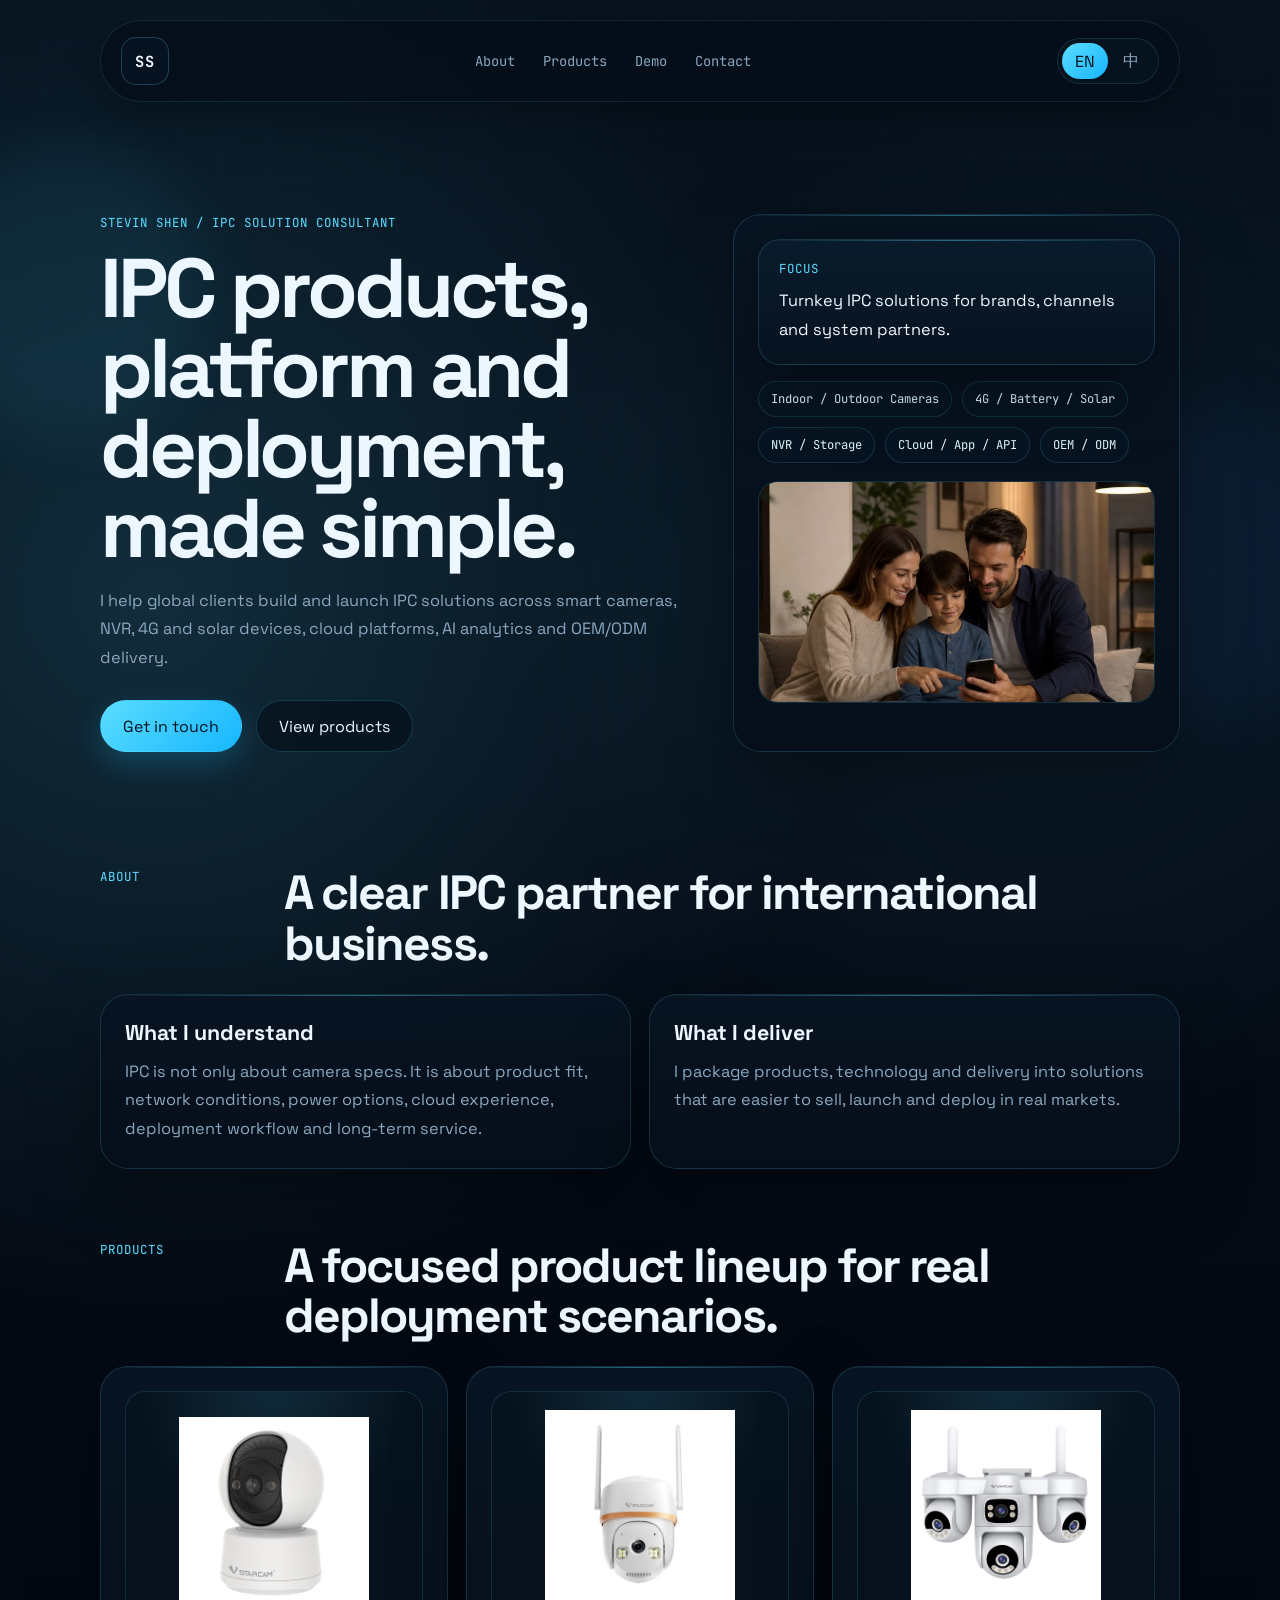
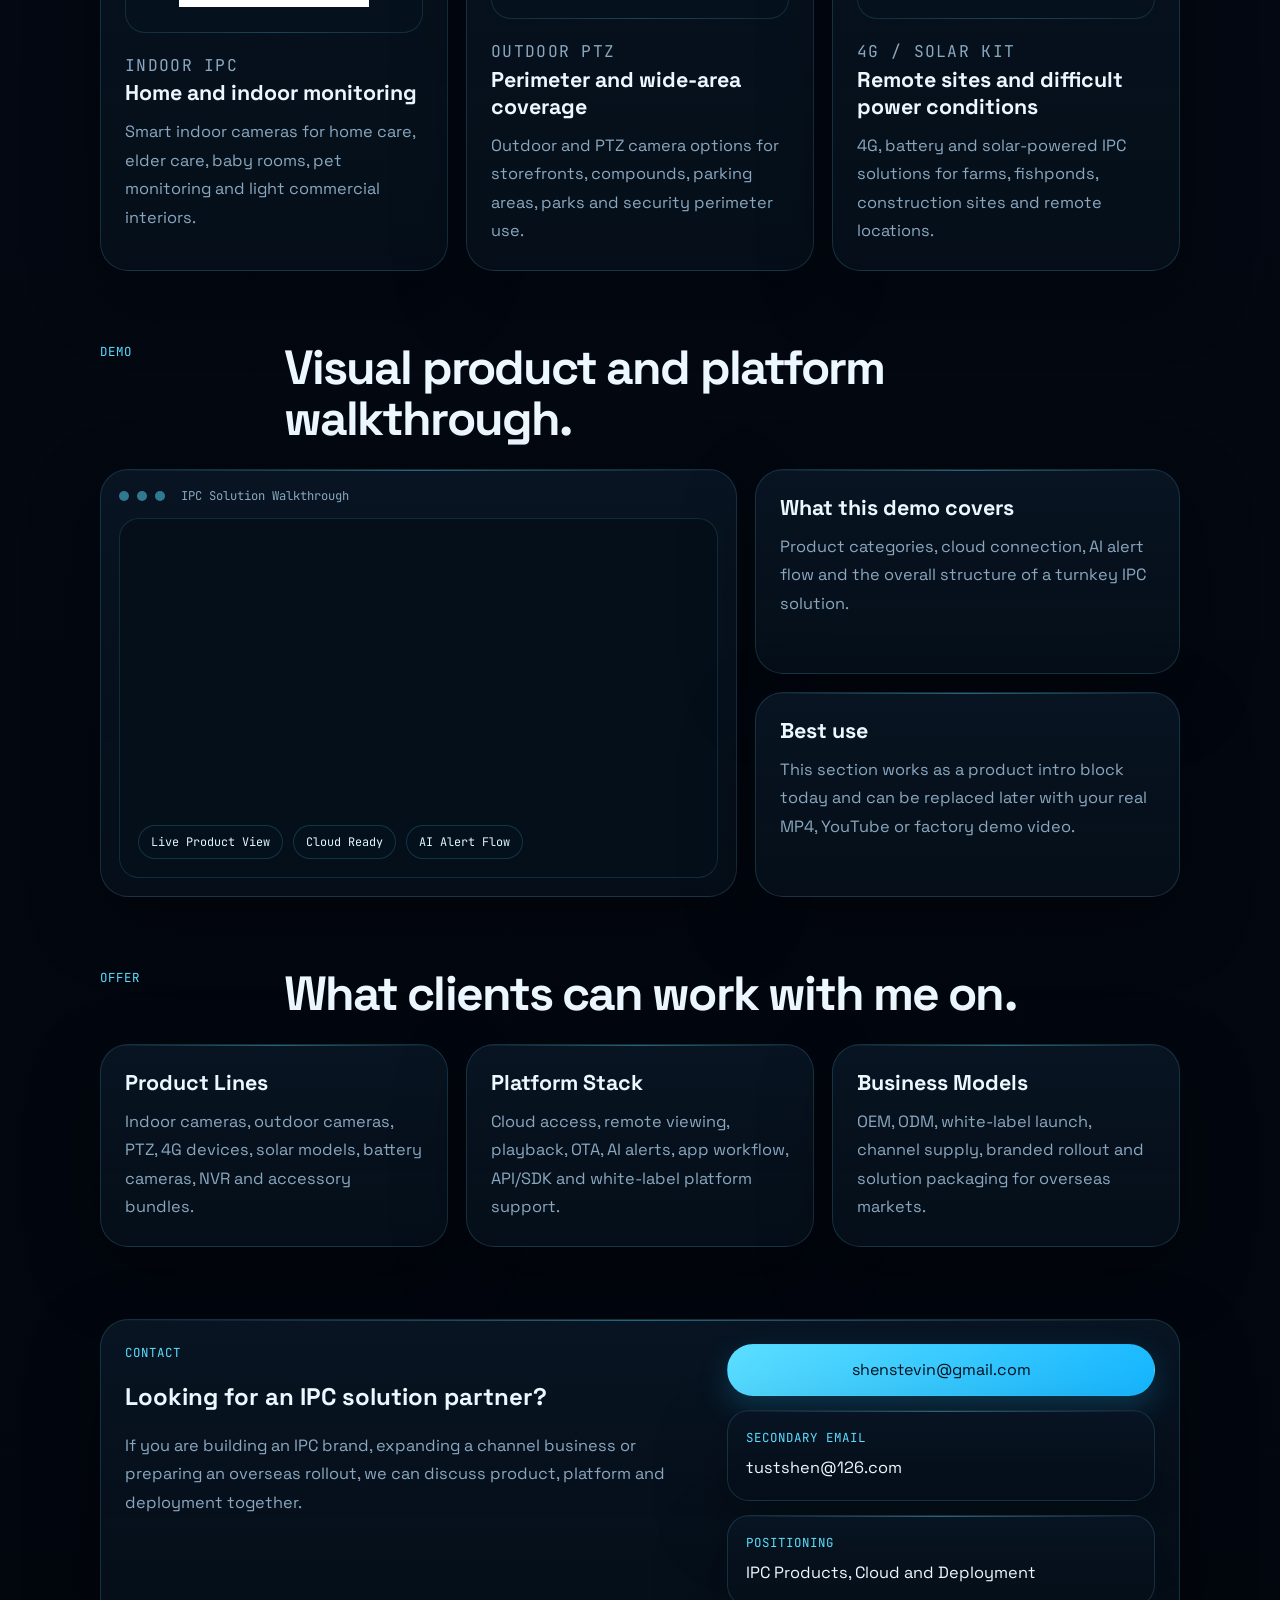
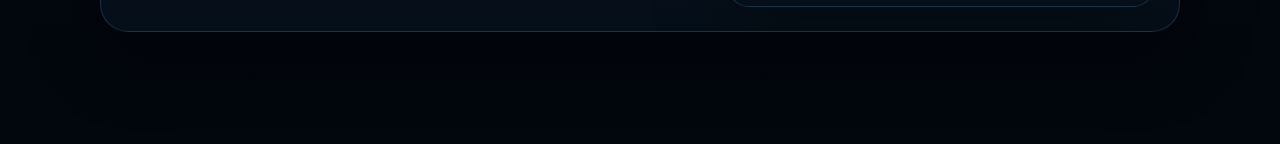
==== index.html @ eb76e0fa "Initial homepage" ====
<!DOCTYPE html>
<html lang="en" class="no-js">
<head>
  <meta charset="UTF-8">
  <meta name="viewport" content="width=device-width, initial-scale=1.0">
  <title>Stevin Shen | IPC Solutions</title>
  <meta
    name="description"
    content="Stevin Shen helps global clients launch and deploy IPC products with cameras, cloud platforms, AI analytics, OEM/ODM support and turnkey delivery."
  >
  <script>
    document.documentElement.classList.remove("no-js");
    document.documentElement.classList.add("js");
  </script>
  <link rel="preconnect" href="https://fonts.googleapis.com">
  <link rel="preconnect" href="https://fonts.gstatic.com" crossorigin>
  <link
    href="https://fonts.googleapis.com/css2?family=JetBrains+Mono:wght@400;500;700&family=Space+Grotesk:wght@400;500;700&display=swap"
    rel="stylesheet"
  >
  <link rel="stylesheet" href="styles.css">
</head>
<body>
  <div class="page-shell">
    <div class="ambient ambient-left"></div>
    <div class="ambient ambient-right"></div>

    <header class="site-header">
      <a class="brand" href="#top" data-i18n-attr="aria-label:brand_aria">
        <span>SS</span>
      </a>

      <nav class="site-nav" id="site-nav" data-i18n-attr="aria-label:nav_aria">
        <a href="#about" data-i18n="nav_about">About</a>
        <a href="#products" data-i18n="nav_products">Products</a>
        <a href="#demo" data-i18n="nav_demo">Demo</a>
        <a href="#contact" data-i18n="nav_contact">Contact</a>
      </nav>

      <div class="header-tools">
        <div class="lang-switcher" data-i18n-attr="aria-label:lang_aria">
          <button class="lang-button is-active" type="button" data-lang="en" aria-pressed="true">EN</button>
          <button class="lang-button" type="button" data-lang="zh" aria-pressed="false">中</button>
        </div>

        <button
          class="nav-toggle"
          type="button"
          aria-expanded="false"
          aria-controls="site-nav"
          data-i18n-attr="aria-label:menu_aria"
        >
          <span></span>
          <span></span>
        </button>
      </div>
    </header>

    <main id="top">
      <section class="hero reveal">
        <div class="hero-copy">
          <p class="eyebrow" data-i18n="hero_eyebrow">Stevin Shen / IPC Solution Consultant</p>
          <h1 data-i18n="hero_title">IPC products, platform and deployment, made simple.</h1>
          <p class="hero-text" data-i18n="hero_text">
            I help global clients build and launch IPC solutions across smart cameras,
            NVR, 4G and solar devices, cloud platforms, AI analytics and OEM/ODM delivery.
          </p>
          <div class="hero-actions">
            <a
              class="button button-primary"
              href="mailto:shenstevin@gmail.com?subject=IPC%20Solution%20Inquiry"
              data-i18n="hero_cta_primary"
            >Get in touch</a>
            <a class="button button-secondary" href="#products" data-i18n="hero_cta_secondary">View products</a>
          </div>
        </div>

        <aside class="hero-panel">
          <div class="panel-card">
            <p class="panel-label" data-i18n="panel_label">Focus</p>
            <p class="panel-title" data-i18n="panel_title">
              Turnkey IPC solutions for brands, channels and system partners.
            </p>
          </div>
          <div class="hero-tags">
            <span data-i18n="tag_1">Indoor / Outdoor Cameras</span>
            <span data-i18n="tag_2">4G / Battery / Solar</span>
            <span data-i18n="tag_3">NVR / Storage</span>
            <span data-i18n="tag_4">Cloud / App / API</span>
            <span data-i18n="tag_5">OEM / ODM</span>
          </div>
          <div class="hero-preview">
            <img
              src="assets/eyngo/hero.jpg"
              alt="IPC solution visual overview"
              data-i18n-attr="alt:hero_preview_alt"
            >
          </div>
        </aside>
      </section>

      <section class="section reveal" id="about">
        <div class="section-heading">
          <p class="section-kicker" data-i18n="about_kicker">About</p>
          <h2 data-i18n="about_title">A clear IPC partner for international business.</h2>
        </div>
        <div class="simple-grid about-grid">
          <article class="info-card">
            <h3 data-i18n="about_card_1_title">What I understand</h3>
            <p data-i18n="about_card_1_text">
              IPC is not only about camera specs. It is about product fit, network conditions,
              power options, cloud experience, deployment workflow and long-term service.
            </p>
          </article>
          <article class="info-card">
            <h3 data-i18n="about_card_2_title">What I deliver</h3>
            <p data-i18n="about_card_2_text">
              I package products, technology and delivery into solutions that are easier to sell,
              launch and deploy in real markets.
            </p>
          </article>
        </div>
      </section>

      <section class="section reveal" id="products">
        <div class="section-heading">
          <p class="section-kicker" data-i18n="products_kicker">Products</p>
          <h2 data-i18n="products_title">A focused product lineup for real deployment scenarios.</h2>
        </div>
        <div class="product-grid">
          <article class="product-card">
            <div class="product-media">
              <img
                src="assets/eyngo/c994.jpg"
                alt="Indoor IPC camera product image"
                data-i18n-attr="alt:product_1_alt"
              >
            </div>
            <div class="product-body">
              <p class="product-label" data-i18n="product_1_label">Indoor IPC</p>
              <h3 data-i18n="product_1_title">Home and indoor monitoring</h3>
              <p data-i18n="product_1_text">
                Smart indoor cameras for home care, elder care, baby rooms, pet monitoring and light commercial interiors.
              </p>
            </div>
          </article>

          <article class="product-card">
            <div class="product-media">
              <img
                src="assets/eyngo/hs30.jpg"
                alt="Outdoor PTZ camera product image"
                data-i18n-attr="alt:product_2_alt"
              >
            </div>
            <div class="product-body">
              <p class="product-label" data-i18n="product_2_label">Outdoor PTZ</p>
              <h3 data-i18n="product_2_title">Perimeter and wide-area coverage</h3>
              <p data-i18n="product_2_text">
                Outdoor and PTZ camera options for storefronts, compounds, parking areas, parks and security perimeter use.
              </p>
            </div>
          </article>

          <article class="product-card">
            <div class="product-media">
              <img
                src="assets/eyngo/cg623fr.jpg"
                alt="4G solar IPC product image"
                data-i18n-attr="alt:product_3_alt"
              >
            </div>
            <div class="product-body">
              <p class="product-label" data-i18n="product_3_label">4G / Solar Kit</p>
              <h3 data-i18n="product_3_title">Remote sites and difficult power conditions</h3>
              <p data-i18n="product_3_text">
                4G, battery and solar-powered IPC solutions for farms, fishponds, construction sites and remote locations.
              </p>
            </div>
          </article>
        </div>
      </section>

      <section class="section reveal" id="demo">
        <div class="section-heading">
          <p class="section-kicker" data-i18n="demo_kicker">Demo</p>
          <h2 data-i18n="demo_title">Visual product and platform walkthrough.</h2>
        </div>
        <div class="demo-layout">
          <div class="demo-card">
            <div class="demo-topbar">
              <span></span>
              <span></span>
              <span></span>
              <p data-i18n="demo_window_title">IPC Solution Walkthrough</p>
            </div>
            <div class="demo-reel" data-i18n-attr="aria-label:demo_object_aria">
              <img
                class="demo-slide demo-slide-a"
                src="assets/eyngo/smart-products-scene-living.png"
                alt="IPC living scene product view"
                data-i18n-attr="alt:demo_slide_1_alt"
              >
              <img
                class="demo-slide demo-slide-b"
                src="assets/eyngo/c994.jpg"
                alt="Indoor camera close-up"
                data-i18n-attr="alt:demo_slide_2_alt"
              >
              <img
                class="demo-slide demo-slide-c"
                src="assets/eyngo/hs30.jpg"
                alt="Outdoor camera close-up"
                data-i18n-attr="alt:demo_slide_3_alt"
              >
              <img
                class="demo-slide demo-slide-d"
                src="assets/eyngo/cg623fr.jpg"
                alt="4G remote camera close-up"
                data-i18n-attr="alt:demo_slide_4_alt"
              >
              <div class="demo-overlay">
                <span class="demo-chip" data-i18n="demo_chip_1">Live Product View</span>
                <span class="demo-chip" data-i18n="demo_chip_2">Cloud Ready</span>
                <span class="demo-chip" data-i18n="demo_chip_3">AI Alert Flow</span>
              </div>
            </div>
          </div>

          <div class="demo-copy">
            <article class="info-card">
              <h3 data-i18n="demo_card_1_title">What this demo covers</h3>
              <p data-i18n="demo_card_1_text">
                Product categories, cloud connection, AI alert flow and the overall structure of a turnkey IPC solution.
              </p>
            </article>
            <article class="info-card">
              <h3 data-i18n="demo_card_2_title">Best use</h3>
              <p data-i18n="demo_card_2_text">
                This section works as a product intro block today and can be replaced later with your real MP4, YouTube or factory demo video.
              </p>
            </article>
          </div>
        </div>
      </section>

      <section class="section reveal" id="offer">
        <div class="section-heading">
          <p class="section-kicker" data-i18n="offer_kicker">Offer</p>
          <h2 data-i18n="offer_title">What clients can work with me on.</h2>
        </div>
        <div class="simple-grid offer-grid">
          <article class="info-card">
            <h3 data-i18n="offer_card_1_title">Product Lines</h3>
            <p data-i18n="offer_card_1_text">
              Indoor cameras, outdoor cameras, PTZ, 4G devices, solar models, battery cameras, NVR and accessory bundles.
            </p>
          </article>
          <article class="info-card">
            <h3 data-i18n="offer_card_2_title">Platform Stack</h3>
            <p data-i18n="offer_card_2_text">
              Cloud access, remote viewing, playback, OTA, AI alerts, app workflow, API/SDK and white-label platform support.
            </p>
          </article>
          <article class="info-card">
            <h3 data-i18n="offer_card_3_title">Business Models</h3>
            <p data-i18n="offer_card_3_text">
              OEM, ODM, white-label launch, channel supply, branded rollout and solution packaging for overseas markets.
            </p>
          </article>
        </div>
      </section>

      <section class="section contact-section reveal" id="contact">
        <div class="contact-card">
          <div>
            <p class="section-kicker" data-i18n="contact_kicker">Contact</p>
            <h2 data-i18n="contact_title">Looking for an IPC solution partner?</h2>
            <p class="contact-text" data-i18n="contact_text">
              If you are building an IPC brand, expanding a channel business or preparing an overseas rollout,
              we can discuss product, platform and deployment together.
            </p>
          </div>
          <div class="contact-panel">
            <a
              class="button button-primary button-block"
              href="mailto:shenstevin@gmail.com?subject=IPC%20Solution%20Inquiry"
              data-i18n="contact_email_button"
            >shenstevin@gmail.com</a>
            <div class="contact-meta">
              <p class="contact-label" data-i18n="contact_meta_1_label">Secondary Email</p>
              <p class="contact-value">tustshen@126.com</p>
            </div>
            <div class="contact-meta">
              <p class="contact-label" data-i18n="contact_meta_2_label">Positioning</p>
              <p class="contact-value" data-i18n="contact_meta_2_value">IPC Products, Cloud and Deployment</p>
            </div>
          </div>
        </div>
      </section>
    </main>
  </div>

  <script src="script.js"></script>
</body>
</html>
---- styles.css ----
:root {
  --bg: #040913;
  --surface: rgba(8, 18, 31, 0.82);
  --surface-strong: rgba(10, 24, 41, 0.94);
  --text: #edf7ff;
  --muted: #8aa7bf;
  --line: rgba(102, 214, 255, 0.16);
  --accent: #5bddff;
  --accent-strong: #16b6ff;
  --shadow: 0 24px 70px rgba(0, 0, 0, 0.34);
  --radius-xl: 28px;
  --radius-lg: 22px;
  --container: min(1080px, calc(100vw - 40px));
}

*,
*::before,
*::after {
  box-sizing: border-box;
}

html {
  scroll-behavior: smooth;
}

body {
  margin: 0;
  min-height: 100vh;
  color: var(--text);
  font-family: "Space Grotesk", "Segoe UI", sans-serif;
  background:
    radial-gradient(circle at 12% 18%, rgba(91, 221, 255, 0.15), transparent 24%),
    radial-gradient(circle at 82% 18%, rgba(91, 221, 255, 0.08), transparent 18%),
    linear-gradient(180deg, #06111d 0%, #030812 48%, #02060d 100%);
}

body::before {
  content: "";
  position: fixed;
  inset: 0;
  background-image:
    linear-gradient(rgba(98, 173, 255, 0.06) 1px, transparent 1px),
    linear-gradient(90deg, rgba(98, 173, 255, 0.06) 1px, transparent 1px);
  background-size: 44px 44px;
  mask-image: linear-gradient(180deg, rgba(0, 0, 0, 0.35), transparent 92%);
  pointer-events: none;
}

body.menu-open {
  overflow: hidden;
}

a {
  color: inherit;
  text-decoration: none;
}

button {
  font: inherit;
}

.page-shell {
  position: relative;
  overflow: clip;
}

.ambient {
  position: absolute;
  border-radius: 999px;
  filter: blur(32px);
  opacity: 0.55;
  pointer-events: none;
}

.ambient-left {
  top: 8rem;
  left: -5rem;
  width: 18rem;
  height: 18rem;
  background: rgba(65, 211, 255, 0.14);
}

.ambient-right {
  top: 24rem;
  right: -6rem;
  width: 20rem;
  height: 20rem;
  background: rgba(60, 120, 255, 0.1);
}

.site-header {
  position: sticky;
  top: 0;
  z-index: 20;
  display: flex;
  align-items: center;
  justify-content: space-between;
  width: var(--container);
  margin: 20px auto 0;
  padding: 16px 20px;
  background: rgba(4, 14, 24, 0.76);
  border: 1px solid rgba(91, 221, 255, 0.12);
  border-radius: 999px;
  backdrop-filter: blur(18px);
  box-shadow: 0 12px 34px rgba(0, 0, 0, 0.28);
}

.brand {
  display: inline-flex;
  align-items: center;
  justify-content: center;
  width: 48px;
  height: 48px;
  border-radius: 15px;
  border: 1px solid rgba(91, 221, 255, 0.24);
  background: rgba(7, 20, 34, 0.92);
  font-family: "JetBrains Mono", Consolas, monospace;
  font-size: 0.96rem;
  font-weight: 700;
  letter-spacing: 0.08em;
}

.site-nav {
  display: flex;
  gap: 28px;
  align-items: center;
  font-family: "JetBrains Mono", Consolas, monospace;
  font-size: 0.86rem;
  color: var(--muted);
}

.site-nav a {
  position: relative;
}

.site-nav a::after {
  content: "";
  position: absolute;
  left: 0;
  bottom: -8px;
  width: 100%;
  height: 1px;
  background: linear-gradient(90deg, transparent, var(--accent), transparent);
  transform: scaleX(0);
  transition: transform 180ms ease;
}

.site-nav a:hover::after,
.site-nav a:focus-visible::after {
  transform: scaleX(1);
}

.header-tools {
  display: flex;
  align-items: center;
  gap: 12px;
}

.lang-switcher {
  display: inline-flex;
  padding: 4px;
  border: 1px solid rgba(91, 221, 255, 0.14);
  border-radius: 999px;
  background: rgba(7, 20, 34, 0.9);
}

.lang-button {
  min-width: 46px;
  height: 36px;
  border: 0;
  border-radius: 999px;
  background: transparent;
  color: var(--muted);
  cursor: pointer;
}

.lang-button.is-active {
  background: linear-gradient(135deg, var(--accent), var(--accent-strong));
  color: #04111d;
}

.nav-toggle {
  display: none;
  position: relative;
  width: 48px;
  height: 48px;
  border: 0;
  background: transparent;
  cursor: pointer;
}

.nav-toggle span {
  position: absolute;
  left: 12px;
  width: 24px;
  height: 2px;
  background: var(--text);
  transition: transform 220ms ease, top 220ms ease;
}

.nav-toggle span:first-child {
  top: 19px;
}

.nav-toggle span:last-child {
  top: 27px;
}

body.menu-open .nav-toggle span:first-child {
  top: 23px;
  transform: rotate(45deg);
}

body.menu-open .nav-toggle span:last-child {
  top: 23px;
  transform: rotate(-45deg);
}

main {
  width: var(--container);
  margin: 0 auto;
  padding: 42px 0 88px;
}

.hero {
  display: grid;
  grid-template-columns: minmax(0, 1.15fr) minmax(300px, 0.85fr);
  gap: 28px;
  align-items: stretch;
  padding: 70px 0 44px;
}

.eyebrow,
.section-kicker,
.panel-label,
.product-label,
.contact-label {
  margin: 0;
  font-family: "JetBrains Mono", Consolas, monospace;
  letter-spacing: 0.08em;
  text-transform: uppercase;
  color: var(--accent);
  font-size: 0.78rem;
}

.hero h1 {
  margin: 18px 0 18px;
  font-size: clamp(3rem, 7vw, 5.2rem);
  line-height: 0.96;
  font-weight: 700;
  letter-spacing: -0.05em;
  text-wrap: balance;
}

.hero-text,
.info-card p,
.product-body p,
.contact-text,
.contact-value,
.panel-title {
  margin: 0;
  font-size: 1.02rem;
  line-height: 1.75;
  color: var(--muted);
}

.hero-actions {
  display: flex;
  flex-wrap: wrap;
  gap: 14px;
  margin-top: 28px;
}

.button {
  display: inline-flex;
  align-items: center;
  justify-content: center;
  min-height: 52px;
  padding: 0 22px;
  border-radius: 999px;
  border: 1px solid transparent;
  transition: transform 180ms ease, border-color 180ms ease, box-shadow 180ms ease;
}

.button:hover,
.button:focus-visible {
  transform: translateY(-2px);
}

.button-primary {
  background: linear-gradient(135deg, var(--accent), var(--accent-strong));
  color: #04111d;
  box-shadow: 0 12px 30px rgba(30, 191, 255, 0.22);
}

.button-secondary {
  background: rgba(6, 17, 29, 0.72);
  border-color: rgba(91, 221, 255, 0.18);
}

.button-block {
  width: 100%;
}

.hero-panel,
.info-card,
.product-card,
.demo-card,
.contact-card,
.contact-meta,
.panel-card {
  position: relative;
  overflow: hidden;
  border: 1px solid var(--line);
  background:
    linear-gradient(180deg, rgba(8, 21, 35, 0.86), rgba(5, 14, 24, 0.8)),
    var(--surface);
  border-radius: var(--radius-xl);
  box-shadow: var(--shadow);
  backdrop-filter: blur(18px);
}

.hero-panel::before,
.info-card::before,
.product-card::before,
.demo-card::before,
.contact-card::before,
.contact-meta::before,
.panel-card::before {
  content: "";
  position: absolute;
  inset: 0 auto auto 0;
  width: 100%;
  height: 1px;
  background: linear-gradient(90deg, transparent, rgba(91, 221, 255, 0.4), transparent);
}

.hero-panel {
  padding: 24px;
}

.panel-card {
  padding: 20px;
  border-radius: var(--radius-lg);
  background:
    linear-gradient(180deg, rgba(9, 28, 44, 0.88), rgba(7, 17, 30, 0.78)),
    var(--surface-strong);
}

.panel-title {
  margin-top: 10px;
  color: var(--text);
}

.hero-tags {
  display: flex;
  flex-wrap: wrap;
  gap: 10px;
  margin-top: 16px;
}

.hero-tags span {
  padding: 9px 12px;
  border-radius: 999px;
  border: 1px solid rgba(91, 221, 255, 0.14);
  background: rgba(7, 22, 35, 0.78);
  font-family: "JetBrains Mono", Consolas, monospace;
  font-size: 0.76rem;
  color: #dff8ff;
}

.hero-preview {
  margin-top: 18px;
  border-radius: 20px;
  overflow: hidden;
  border: 1px solid rgba(91, 221, 255, 0.14);
  background: rgba(7, 22, 35, 0.78);
}

.hero-preview img {
  display: block;
  width: 100%;
  height: 220px;
  object-fit: cover;
}

.section {
  padding: 72px 0 0;
}

.section-heading {
  display: grid;
  grid-template-columns: minmax(120px, 160px) minmax(0, 1fr);
  gap: 24px;
  align-items: start;
  margin-bottom: 24px;
}

.section-heading h2 {
  margin: 0;
  font-size: clamp(2rem, 4vw, 3rem);
  line-height: 1.06;
  letter-spacing: -0.04em;
}

.simple-grid,
.product-grid,
.demo-layout {
  display: grid;
  gap: 18px;
}

.simple-grid {
  grid-template-columns: repeat(2, minmax(0, 1fr));
}

.about-grid {
  grid-template-columns: repeat(2, minmax(0, 1fr));
}

.offer-grid {
  grid-template-columns: repeat(3, minmax(0, 1fr));
}

.info-card,
.product-card {
  padding: 24px;
}

.info-card h3,
.product-body h3 {
  margin: 0 0 12px;
  font-size: 1.34rem;
}

.product-grid {
  grid-template-columns: repeat(3, minmax(0, 1fr));
}

.product-card {
  display: grid;
  gap: 18px;
}

.product-media {
  min-height: 220px;
  border-radius: 20px;
  border: 1px solid rgba(91, 221, 255, 0.14);
  background:
    radial-gradient(circle at top, rgba(91, 221, 255, 0.12), transparent 48%),
    rgba(6, 18, 30, 0.84);
  display: grid;
  place-items: center;
  padding: 18px;
}

.product-media img {
  width: 100%;
  max-width: 260px;
  max-height: 190px;
  object-fit: contain;
  display: block;
}

.demo-layout {
  grid-template-columns: minmax(0, 1.2fr) minmax(280px, 0.8fr);
  align-items: stretch;
}

.demo-card {
  padding: 18px;
}

.demo-topbar {
  display: flex;
  align-items: center;
  gap: 8px;
  margin-bottom: 14px;
}

.demo-topbar span {
  width: 10px;
  height: 10px;
  border-radius: 999px;
  background: rgba(91, 221, 255, 0.5);
}

.demo-topbar p {
  margin: 0 0 0 8px;
  font-family: "JetBrains Mono", Consolas, monospace;
  font-size: 0.76rem;
  color: var(--muted);
}

.demo-reel {
  position: relative;
  min-height: 360px;
  border-radius: 20px;
  overflow: hidden;
  background: rgba(5, 16, 27, 0.92);
  border: 1px solid rgba(91, 221, 255, 0.14);
}

.demo-slide {
  position: absolute;
  inset: 0;
  width: 100%;
  height: 100%;
  object-fit: cover;
  opacity: 0;
  animation: demoFade 18s infinite;
}

.demo-slide-a {
  animation-delay: 0s;
}

.demo-slide-b {
  animation-delay: 4.5s;
}

.demo-slide-c {
  animation-delay: 9s;
}

.demo-slide-d {
  animation-delay: 13.5s;
}

.demo-overlay {
  position: absolute;
  left: 18px;
  right: 18px;
  bottom: 18px;
  display: flex;
  flex-wrap: wrap;
  gap: 10px;
  z-index: 2;
}

.demo-chip {
  display: inline-flex;
  align-items: center;
  min-height: 34px;
  padding: 0 12px;
  border-radius: 999px;
  background: rgba(5, 17, 28, 0.72);
  border: 1px solid rgba(91, 221, 255, 0.18);
  font-family: "JetBrains Mono", Consolas, monospace;
  font-size: 0.74rem;
  color: #dff8ff;
}

@keyframes demoFade {
  0% { opacity: 0; transform: scale(1.02); }
  6% { opacity: 1; }
  22% { opacity: 1; transform: scale(1); }
  28% { opacity: 0; transform: scale(1); }
  100% { opacity: 0; }
}

.demo-copy {
  display: grid;
  gap: 18px;
}

.contact-section {
  padding-bottom: 24px;
}

.contact-card {
  display: grid;
  grid-template-columns: minmax(0, 1.15fr) minmax(280px, 0.85fr);
  gap: 24px;
  padding: 24px;
}

.contact-panel {
  display: grid;
  gap: 14px;
  align-content: start;
}

.contact-meta {
  padding: 18px;
  border-radius: var(--radius-lg);
}

.contact-value {
  margin-top: 8px;
  color: var(--text);
}

.js .reveal {
  opacity: 0;
  transform: translateY(24px);
  transition: opacity 700ms ease, transform 700ms ease;
}

.js .reveal.is-visible {
  opacity: 1;
  transform: translateY(0);
}

@media (max-width: 1080px) {
  .product-grid,
  .offer-grid {
    grid-template-columns: repeat(2, minmax(0, 1fr));
  }
}

@media (max-width: 980px) {
  .hero,
  .contact-card,
  .simple-grid,
  .about-grid,
  .offer-grid,
  .product-grid,
  .demo-layout,
  .section-heading {
    grid-template-columns: 1fr;
  }
}

@media (max-width: 760px) {
  .site-header {
    padding: 14px 16px;
  }

  .site-nav {
    position: fixed;
    inset: 84px 20px auto;
    display: grid;
    gap: 14px;
    padding: 18px;
    background: rgba(5, 15, 26, 0.96);
    border: 1px solid rgba(91, 221, 255, 0.14);
    border-radius: 24px;
    box-shadow: var(--shadow);
    transform: translateY(-12px);
    opacity: 0;
    pointer-events: none;
    transition: opacity 220ms ease, transform 220ms ease;
  }

  body.menu-open .site-nav {
    opacity: 1;
    transform: translateY(0);
    pointer-events: auto;
  }

  .nav-toggle {
    display: inline-flex;
    align-items: center;
    justify-content: center;
  }

  .hero {
    padding-top: 38px;
  }

  .hero h1 {
    font-size: clamp(2.6rem, 14vw, 4.2rem);
  }

  .site-header {
    gap: 12px;
  }

  .header-tools {
    gap: 8px;
  }

  .lang-button {
    min-width: 40px;
  }

  .info-card,
  .product-card,
  .contact-card,
  .hero-panel,
  .demo-card {
    padding: 22px;
  }

  .demo-card {
    padding: 16px;
  }

  .demo-reel {
    min-height: 300px;
  }
}

@media (prefers-reduced-motion: reduce) {
  html {
    scroll-behavior: auto;
  }

  *,
  *::before,
  *::after {
    animation: none !important;
    transition: none !important;
  }

  .js .reveal {
    opacity: 1;
    transform: none;
  }

  .demo-slide {
    animation: none;
  }

  .demo-slide-a {
    opacity: 1;
  }
}
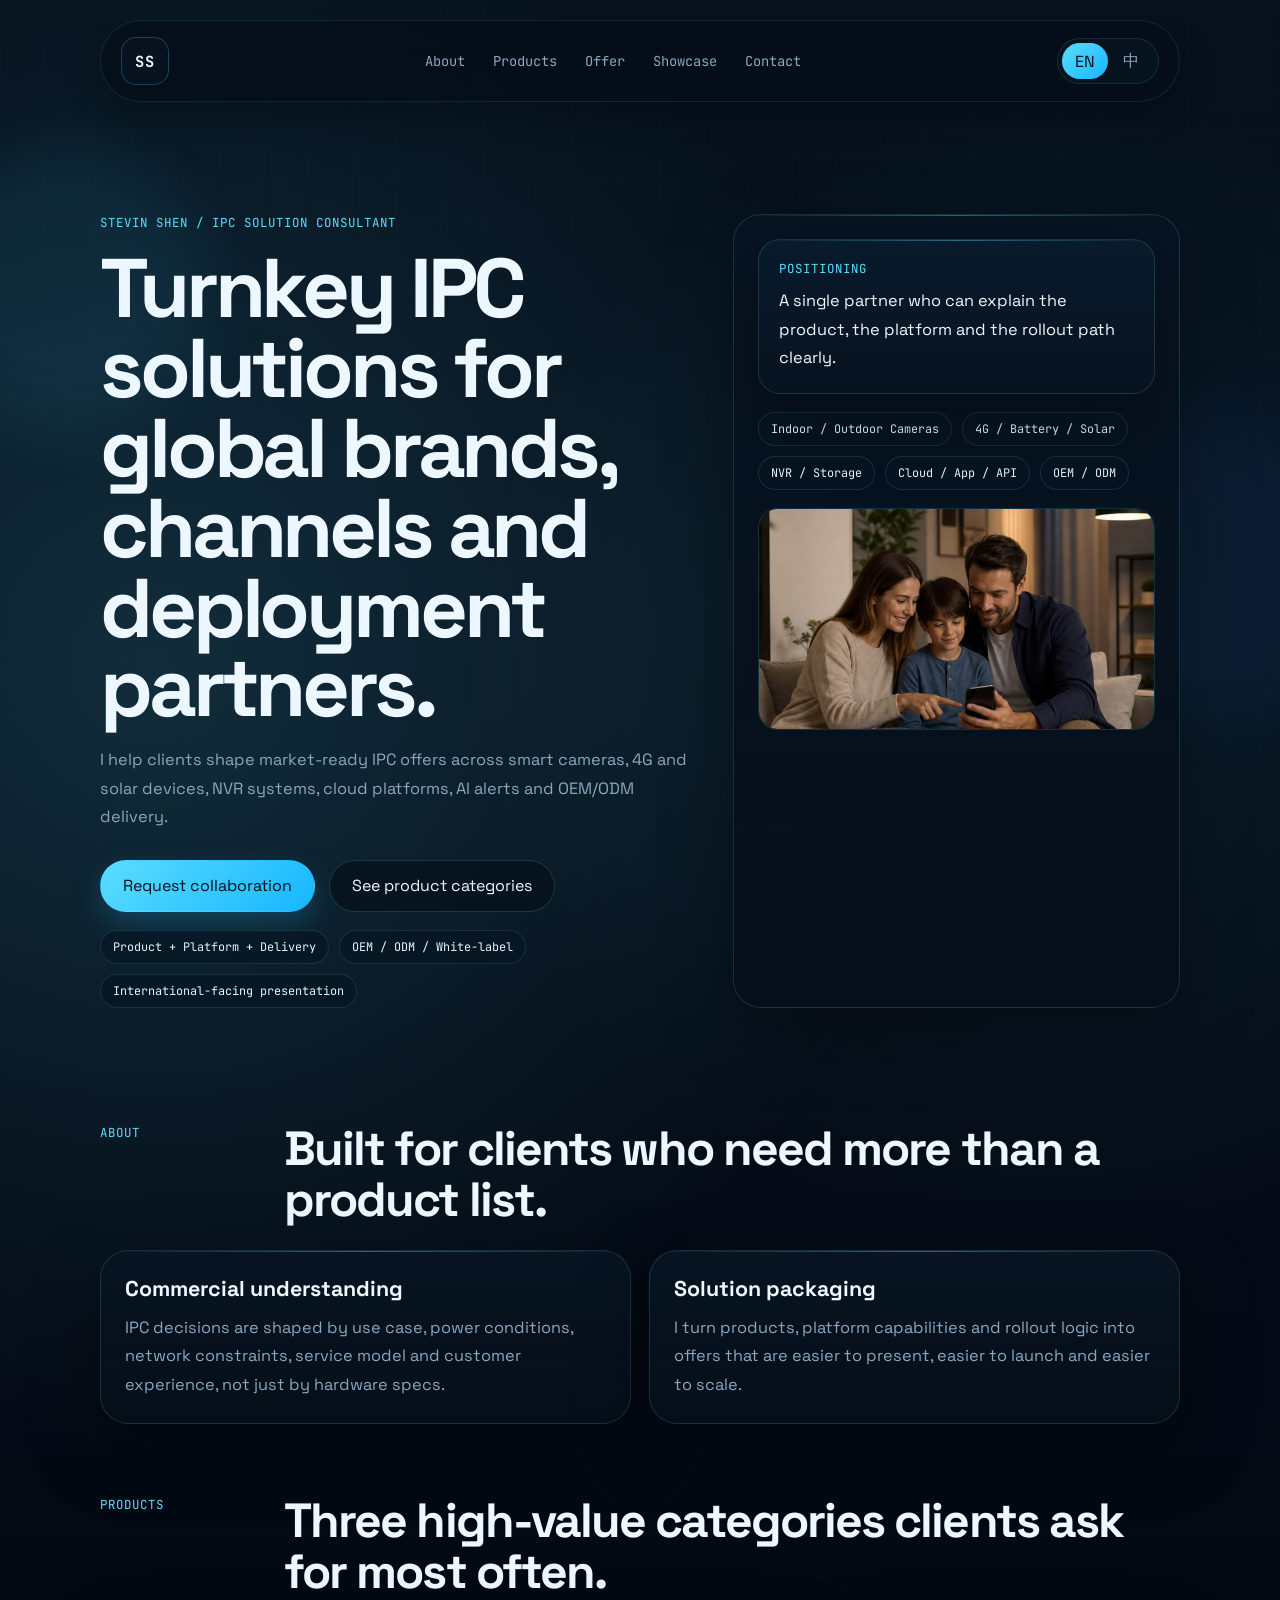
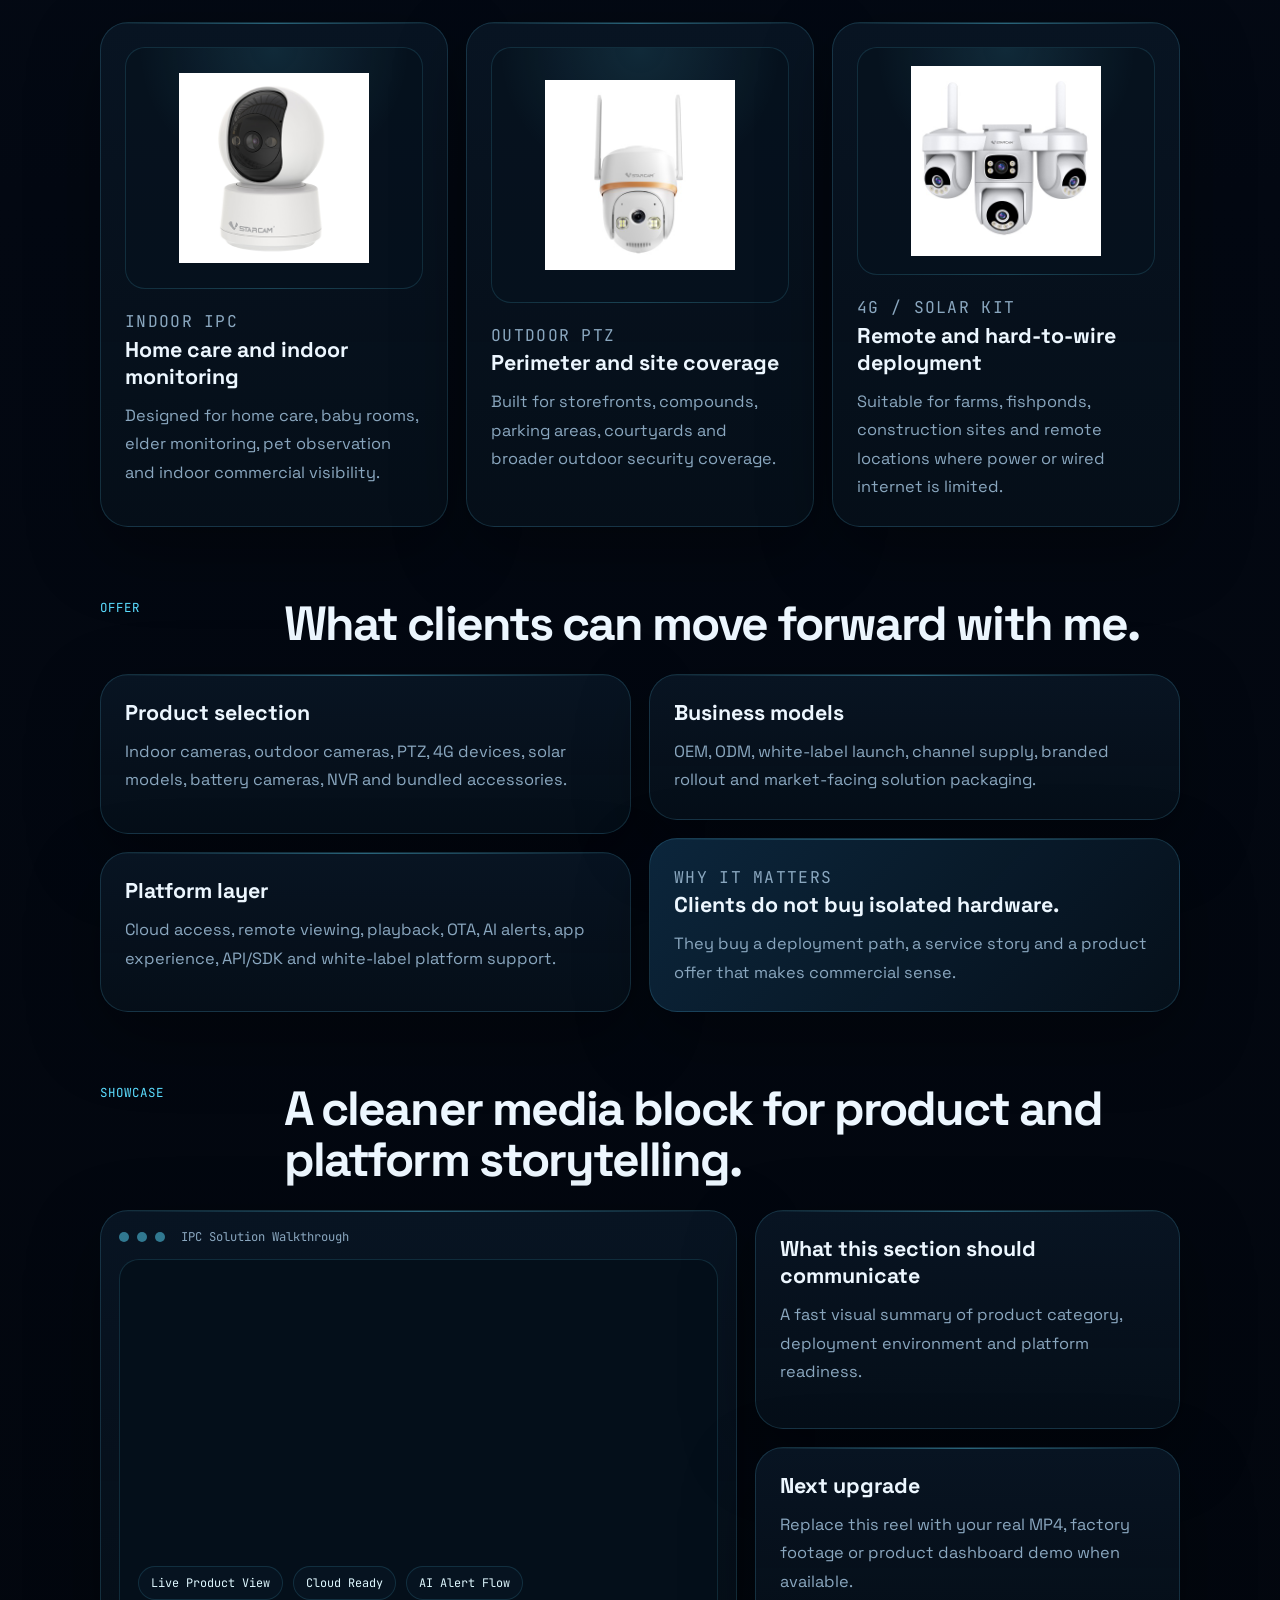
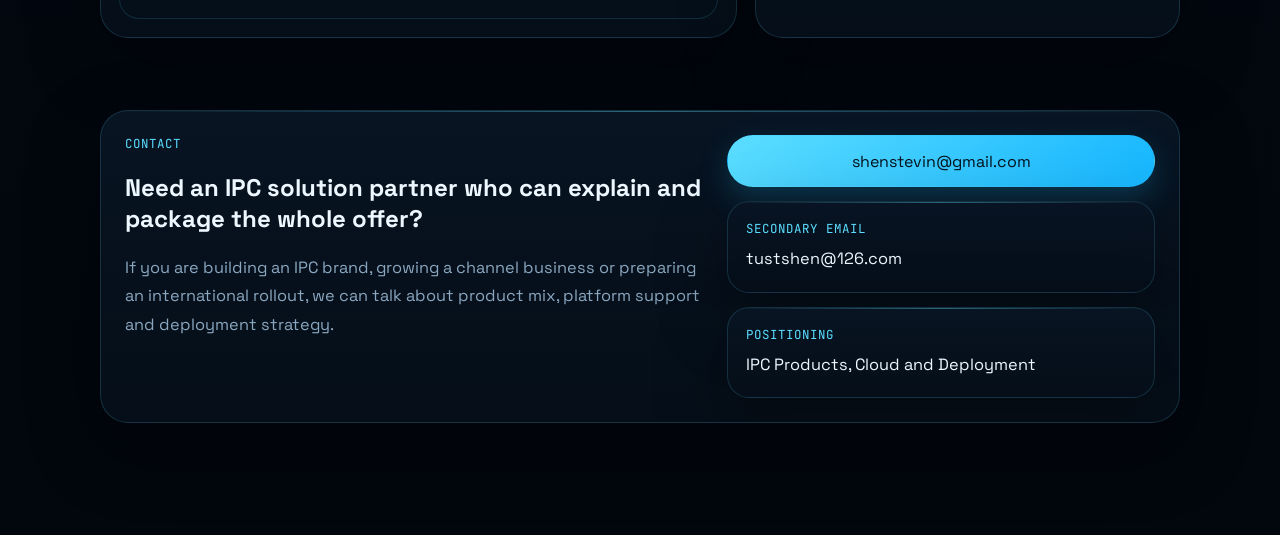
==== commit 32c0115c: "bugfix: 精修首页文案和排版" ====
--- a/index.html
+++ b/index.html
@@ -33,7 +33,8 @@
       <nav class="site-nav" id="site-nav" data-i18n-attr="aria-label:nav_aria">
         <a href="#about" data-i18n="nav_about">About</a>
         <a href="#products" data-i18n="nav_products">Products</a>
-        <a href="#demo" data-i18n="nav_demo">Demo</a>
+        <a href="#offer" data-i18n="nav_offer">Offer</a>
+        <a href="#showcase" data-i18n="nav_showcase">Showcase</a>
         <a href="#contact" data-i18n="nav_contact">Contact</a>
       </nav>
 
@@ -60,26 +61,30 @@
       <section class="hero reveal">
         <div class="hero-copy">
           <p class="eyebrow" data-i18n="hero_eyebrow">Stevin Shen / IPC Solution Consultant</p>
-          <h1 data-i18n="hero_title">IPC products, platform and deployment, made simple.</h1>
+          <h1 data-i18n="hero_title">Turnkey IPC solutions for global brands, channels and deployment partners.</h1>
           <p class="hero-text" data-i18n="hero_text">
-            I help global clients build and launch IPC solutions across smart cameras,
-            NVR, 4G and solar devices, cloud platforms, AI analytics and OEM/ODM delivery.
+            I help clients shape market-ready IPC offers across smart cameras, 4G and solar devices, NVR systems, cloud platforms, AI alerts and OEM/ODM delivery.
           </p>
           <div class="hero-actions">
             <a
               class="button button-primary"
               href="mailto:shenstevin@gmail.com?subject=IPC%20Solution%20Inquiry"
               data-i18n="hero_cta_primary"
-            >Get in touch</a>
-            <a class="button button-secondary" href="#products" data-i18n="hero_cta_secondary">View products</a>
+            >Request collaboration</a>
+            <a class="button button-secondary" href="#products" data-i18n="hero_cta_secondary">See product categories</a>
+          </div>
+          <div class="trust-strip">
+            <span data-i18n="trust_1">Product + Platform + Delivery</span>
+            <span data-i18n="trust_2">OEM / ODM / White-label</span>
+            <span data-i18n="trust_3">International-facing presentation</span>
           </div>
         </div>
 
         <aside class="hero-panel">
           <div class="panel-card">
-            <p class="panel-label" data-i18n="panel_label">Focus</p>
+            <p class="panel-label" data-i18n="panel_label">Positioning</p>
             <p class="panel-title" data-i18n="panel_title">
-              Turnkey IPC solutions for brands, channels and system partners.
+              A single partner who can explain the product, the platform and the rollout path clearly.
             </p>
           </div>
           <div class="hero-tags">
@@ -102,21 +107,19 @@
       <section class="section reveal" id="about">
         <div class="section-heading">
           <p class="section-kicker" data-i18n="about_kicker">About</p>
-          <h2 data-i18n="about_title">A clear IPC partner for international business.</h2>
+          <h2 data-i18n="about_title">Built for clients who need more than a product list.</h2>
         </div>
         <div class="simple-grid about-grid">
           <article class="info-card">
-            <h3 data-i18n="about_card_1_title">What I understand</h3>
+            <h3 data-i18n="about_card_1_title">Commercial understanding</h3>
             <p data-i18n="about_card_1_text">
-              IPC is not only about camera specs. It is about product fit, network conditions,
-              power options, cloud experience, deployment workflow and long-term service.
+              IPC decisions are shaped by use case, power conditions, network constraints, service model and customer experience, not just by hardware specs.
             </p>
           </article>
           <article class="info-card">
-            <h3 data-i18n="about_card_2_title">What I deliver</h3>
+            <h3 data-i18n="about_card_2_title">Solution packaging</h3>
             <p data-i18n="about_card_2_text">
-              I package products, technology and delivery into solutions that are easier to sell,
-              launch and deploy in real markets.
+              I turn products, platform capabilities and rollout logic into offers that are easier to present, easier to launch and easier to scale.
             </p>
           </article>
         </div>
@@ -125,7 +128,7 @@
       <section class="section reveal" id="products">
         <div class="section-heading">
           <p class="section-kicker" data-i18n="products_kicker">Products</p>
-          <h2 data-i18n="products_title">A focused product lineup for real deployment scenarios.</h2>
+          <h2 data-i18n="products_title">Three high-value categories clients ask for most often.</h2>
         </div>
         <div class="product-grid">
           <article class="product-card">
@@ -138,9 +141,9 @@
             </div>
             <div class="product-body">
               <p class="product-label" data-i18n="product_1_label">Indoor IPC</p>
-              <h3 data-i18n="product_1_title">Home and indoor monitoring</h3>
+              <h3 data-i18n="product_1_title">Home care and indoor monitoring</h3>
               <p data-i18n="product_1_text">
-                Smart indoor cameras for home care, elder care, baby rooms, pet monitoring and light commercial interiors.
+                Designed for home care, baby rooms, elder monitoring, pet observation and indoor commercial visibility.
               </p>
             </div>
           </article>
@@ -155,9 +158,9 @@
             </div>
             <div class="product-body">
               <p class="product-label" data-i18n="product_2_label">Outdoor PTZ</p>
-              <h3 data-i18n="product_2_title">Perimeter and wide-area coverage</h3>
+              <h3 data-i18n="product_2_title">Perimeter and site coverage</h3>
               <p data-i18n="product_2_text">
-                Outdoor and PTZ camera options for storefronts, compounds, parking areas, parks and security perimeter use.
+                Built for storefronts, compounds, parking areas, courtyards and broader outdoor security coverage.
               </p>
             </div>
           </article>
@@ -172,19 +175,57 @@
             </div>
             <div class="product-body">
               <p class="product-label" data-i18n="product_3_label">4G / Solar Kit</p>
-              <h3 data-i18n="product_3_title">Remote sites and difficult power conditions</h3>
+              <h3 data-i18n="product_3_title">Remote and hard-to-wire deployment</h3>
               <p data-i18n="product_3_text">
-                4G, battery and solar-powered IPC solutions for farms, fishponds, construction sites and remote locations.
-              </p>
-            </div>
-          </article>
-        </div>
-      </section>
-
-      <section class="section reveal" id="demo">
+                Suitable for farms, fishponds, construction sites and remote locations where power or wired internet is limited.
+              </p>
+            </div>
+          </article>
+        </div>
+      </section>
+
+      <section class="section reveal" id="offer">
         <div class="section-heading">
-          <p class="section-kicker" data-i18n="demo_kicker">Demo</p>
-          <h2 data-i18n="demo_title">Visual product and platform walkthrough.</h2>
+          <p class="section-kicker" data-i18n="offer_kicker">Offer</p>
+          <h2 data-i18n="offer_title">What clients can move forward with me.</h2>
+        </div>
+        <div class="offer-layout">
+          <div class="offer-column">
+            <article class="info-card feature-card">
+              <h3 data-i18n="offer_card_1_title">Product selection</h3>
+              <p data-i18n="offer_card_1_text">
+                Indoor cameras, outdoor cameras, PTZ, 4G devices, solar models, battery cameras, NVR and bundled accessories.
+              </p>
+            </article>
+            <article class="info-card feature-card">
+              <h3 data-i18n="offer_card_2_title">Platform layer</h3>
+              <p data-i18n="offer_card_2_text">
+                Cloud access, remote viewing, playback, OTA, AI alerts, app experience, API/SDK and white-label platform support.
+              </p>
+            </article>
+          </div>
+          <div class="offer-column">
+            <article class="info-card feature-card">
+              <h3 data-i18n="offer_card_3_title">Business models</h3>
+              <p data-i18n="offer_card_3_text">
+                OEM, ODM, white-label launch, channel supply, branded rollout and market-facing solution packaging.
+              </p>
+            </article>
+            <article class="info-card feature-card accent-card">
+              <p class="mini-label" data-i18n="offer_quote_label">Why it matters</p>
+              <h3 data-i18n="offer_quote_title">Clients do not buy isolated hardware.</h3>
+              <p data-i18n="offer_quote_text">
+                They buy a deployment path, a service story and a product offer that makes commercial sense.
+              </p>
+            </article>
+          </div>
+        </div>
+      </section>
+
+      <section class="section reveal" id="showcase">
+        <div class="section-heading">
+          <p class="section-kicker" data-i18n="showcase_kicker">Showcase</p>
+          <h2 data-i18n="showcase_title">A cleaner media block for product and platform storytelling.</h2>
         </div>
         <div class="demo-layout">
           <div class="demo-card">
@@ -198,25 +239,25 @@
               <img
                 class="demo-slide demo-slide-a"
                 src="assets/eyngo/smart-products-scene-living.png"
-                alt="IPC living scene product view"
+                alt="IPC product living scene showcase"
                 data-i18n-attr="alt:demo_slide_1_alt"
               >
               <img
                 class="demo-slide demo-slide-b"
                 src="assets/eyngo/c994.jpg"
-                alt="Indoor camera close-up"
+                alt="Indoor IPC camera close-up"
                 data-i18n-attr="alt:demo_slide_2_alt"
               >
               <img
                 class="demo-slide demo-slide-c"
                 src="assets/eyngo/hs30.jpg"
-                alt="Outdoor camera close-up"
+                alt="Outdoor IPC camera close-up"
                 data-i18n-attr="alt:demo_slide_3_alt"
               >
               <img
                 class="demo-slide demo-slide-d"
                 src="assets/eyngo/cg623fr.jpg"
-                alt="4G remote camera close-up"
+                alt="4G IPC camera close-up"
                 data-i18n-attr="alt:demo_slide_4_alt"
               >
               <div class="demo-overlay">
@@ -229,45 +270,18 @@
 
           <div class="demo-copy">
             <article class="info-card">
-              <h3 data-i18n="demo_card_1_title">What this demo covers</h3>
+              <h3 data-i18n="demo_card_1_title">What this section should communicate</h3>
               <p data-i18n="demo_card_1_text">
-                Product categories, cloud connection, AI alert flow and the overall structure of a turnkey IPC solution.
+                A fast visual summary of product category, deployment environment and platform readiness.
               </p>
             </article>
             <article class="info-card">
-              <h3 data-i18n="demo_card_2_title">Best use</h3>
+              <h3 data-i18n="demo_card_2_title">Next upgrade</h3>
               <p data-i18n="demo_card_2_text">
-                This section works as a product intro block today and can be replaced later with your real MP4, YouTube or factory demo video.
-              </p>
-            </article>
-          </div>
-        </div>
-      </section>
-
-      <section class="section reveal" id="offer">
-        <div class="section-heading">
-          <p class="section-kicker" data-i18n="offer_kicker">Offer</p>
-          <h2 data-i18n="offer_title">What clients can work with me on.</h2>
-        </div>
-        <div class="simple-grid offer-grid">
-          <article class="info-card">
-            <h3 data-i18n="offer_card_1_title">Product Lines</h3>
-            <p data-i18n="offer_card_1_text">
-              Indoor cameras, outdoor cameras, PTZ, 4G devices, solar models, battery cameras, NVR and accessory bundles.
-            </p>
-          </article>
-          <article class="info-card">
-            <h3 data-i18n="offer_card_2_title">Platform Stack</h3>
-            <p data-i18n="offer_card_2_text">
-              Cloud access, remote viewing, playback, OTA, AI alerts, app workflow, API/SDK and white-label platform support.
-            </p>
-          </article>
-          <article class="info-card">
-            <h3 data-i18n="offer_card_3_title">Business Models</h3>
-            <p data-i18n="offer_card_3_text">
-              OEM, ODM, white-label launch, channel supply, branded rollout and solution packaging for overseas markets.
-            </p>
-          </article>
+                Replace this reel with your real MP4, factory footage or product dashboard demo when available.
+              </p>
+            </article>
+          </div>
         </div>
       </section>
 
@@ -275,10 +289,9 @@
         <div class="contact-card">
           <div>
             <p class="section-kicker" data-i18n="contact_kicker">Contact</p>
-            <h2 data-i18n="contact_title">Looking for an IPC solution partner?</h2>
+            <h2 data-i18n="contact_title">Need an IPC solution partner who can explain and package the whole offer?</h2>
             <p class="contact-text" data-i18n="contact_text">
-              If you are building an IPC brand, expanding a channel business or preparing an overseas rollout,
-              we can discuss product, platform and deployment together.
+              If you are building an IPC brand, growing a channel business or preparing an international rollout, we can talk about product mix, platform support and deployment strategy.
             </p>
           </div>
           <div class="contact-panel">
--- a/styles.css
+++ b/styles.css
@@ -234,7 +234,8 @@
 .section-kicker,
 .panel-label,
 .product-label,
-.contact-label {
+.contact-label,
+.mini-label {
   margin: 0;
   font-family: "JetBrains Mono", Consolas, monospace;
   letter-spacing: 0.08em;
@@ -269,6 +270,29 @@
   flex-wrap: wrap;
   gap: 14px;
   margin-top: 28px;
+}
+
+.trust-strip,
+.hero-tags {
+  display: flex;
+  flex-wrap: wrap;
+  gap: 10px;
+  margin-top: 18px;
+}
+
+.trust-strip span,
+.hero-tags span,
+.demo-chip {
+  display: inline-flex;
+  align-items: center;
+  min-height: 34px;
+  padding: 0 12px;
+  border-radius: 999px;
+  border: 1px solid rgba(91, 221, 255, 0.14);
+  background: rgba(7, 22, 35, 0.72);
+  font-family: "JetBrains Mono", Consolas, monospace;
+  font-size: 0.74rem;
+  color: #dff8ff;
 }
 
 .button {
@@ -352,23 +376,6 @@
   color: var(--text);
 }
 
-.hero-tags {
-  display: flex;
-  flex-wrap: wrap;
-  gap: 10px;
-  margin-top: 16px;
-}
-
-.hero-tags span {
-  padding: 9px 12px;
-  border-radius: 999px;
-  border: 1px solid rgba(91, 221, 255, 0.14);
-  background: rgba(7, 22, 35, 0.78);
-  font-family: "JetBrains Mono", Consolas, monospace;
-  font-size: 0.76rem;
-  color: #dff8ff;
-}
-
 .hero-preview {
   margin-top: 18px;
   border-radius: 20px;
@@ -405,21 +412,22 @@
 
 .simple-grid,
 .product-grid,
-.demo-layout {
+.demo-layout,
+.offer-layout {
   display: grid;
   gap: 18px;
 }
 
-.simple-grid {
+.simple-grid,
+.about-grid,
+.offer-layout {
   grid-template-columns: repeat(2, minmax(0, 1fr));
 }
 
-.about-grid {
-  grid-template-columns: repeat(2, minmax(0, 1fr));
-}
-
-.offer-grid {
-  grid-template-columns: repeat(3, minmax(0, 1fr));
+.offer-column,
+.demo-copy {
+  display: grid;
+  gap: 18px;
 }
 
 .info-card,
@@ -431,6 +439,12 @@
 .product-body h3 {
   margin: 0 0 12px;
   font-size: 1.34rem;
+}
+
+.accent-card {
+  background:
+    linear-gradient(135deg, rgba(12, 38, 61, 0.96), rgba(6, 16, 26, 0.92)),
+    var(--surface);
 }
 
 .product-grid {
@@ -538,19 +552,6 @@
   z-index: 2;
 }
 
-.demo-chip {
-  display: inline-flex;
-  align-items: center;
-  min-height: 34px;
-  padding: 0 12px;
-  border-radius: 999px;
-  background: rgba(5, 17, 28, 0.72);
-  border: 1px solid rgba(91, 221, 255, 0.18);
-  font-family: "JetBrains Mono", Consolas, monospace;
-  font-size: 0.74rem;
-  color: #dff8ff;
-}
-
 @keyframes demoFade {
   0% { opacity: 0; transform: scale(1.02); }
   6% { opacity: 1; }
@@ -559,11 +560,6 @@
   100% { opacity: 0; }
 }
 
-.demo-copy {
-  display: grid;
-  gap: 18px;
-}
-
 .contact-section {
   padding-bottom: 24px;
 }
@@ -603,8 +599,7 @@
 }
 
 @media (max-width: 1080px) {
-  .product-grid,
-  .offer-grid {
+  .product-grid {
     grid-template-columns: repeat(2, minmax(0, 1fr));
   }
 }
@@ -614,7 +609,7 @@
   .contact-card,
   .simple-grid,
   .about-grid,
-  .offer-grid,
+  .offer-layout,
   .product-grid,
   .demo-layout,
   .section-heading {
@@ -625,6 +620,7 @@
 @media (max-width: 760px) {
   .site-header {
     padding: 14px 16px;
+    gap: 12px;
   }
 
   .site-nav {
@@ -663,10 +659,6 @@
     font-size: clamp(2.6rem, 14vw, 4.2rem);
   }
 
-  .site-header {
-    gap: 12px;
-  }
-
   .header-tools {
     gap: 8px;
   }
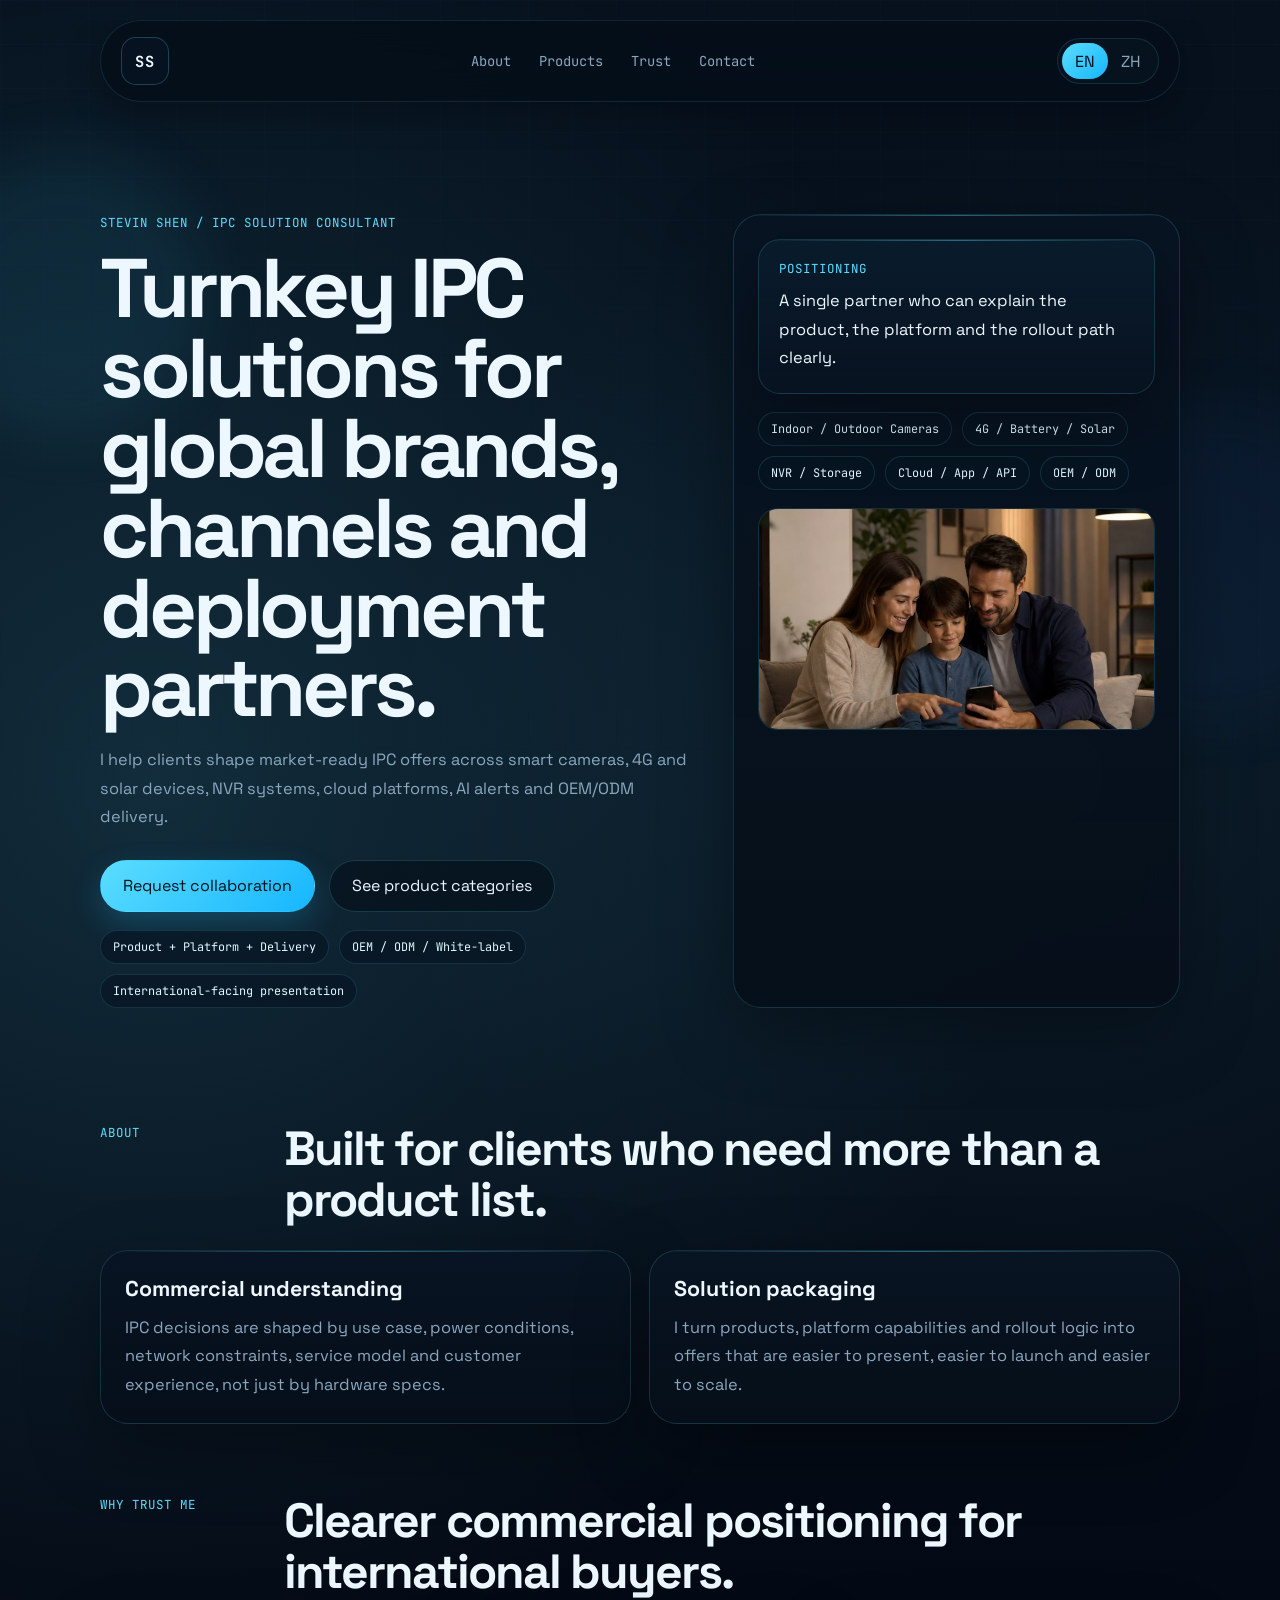
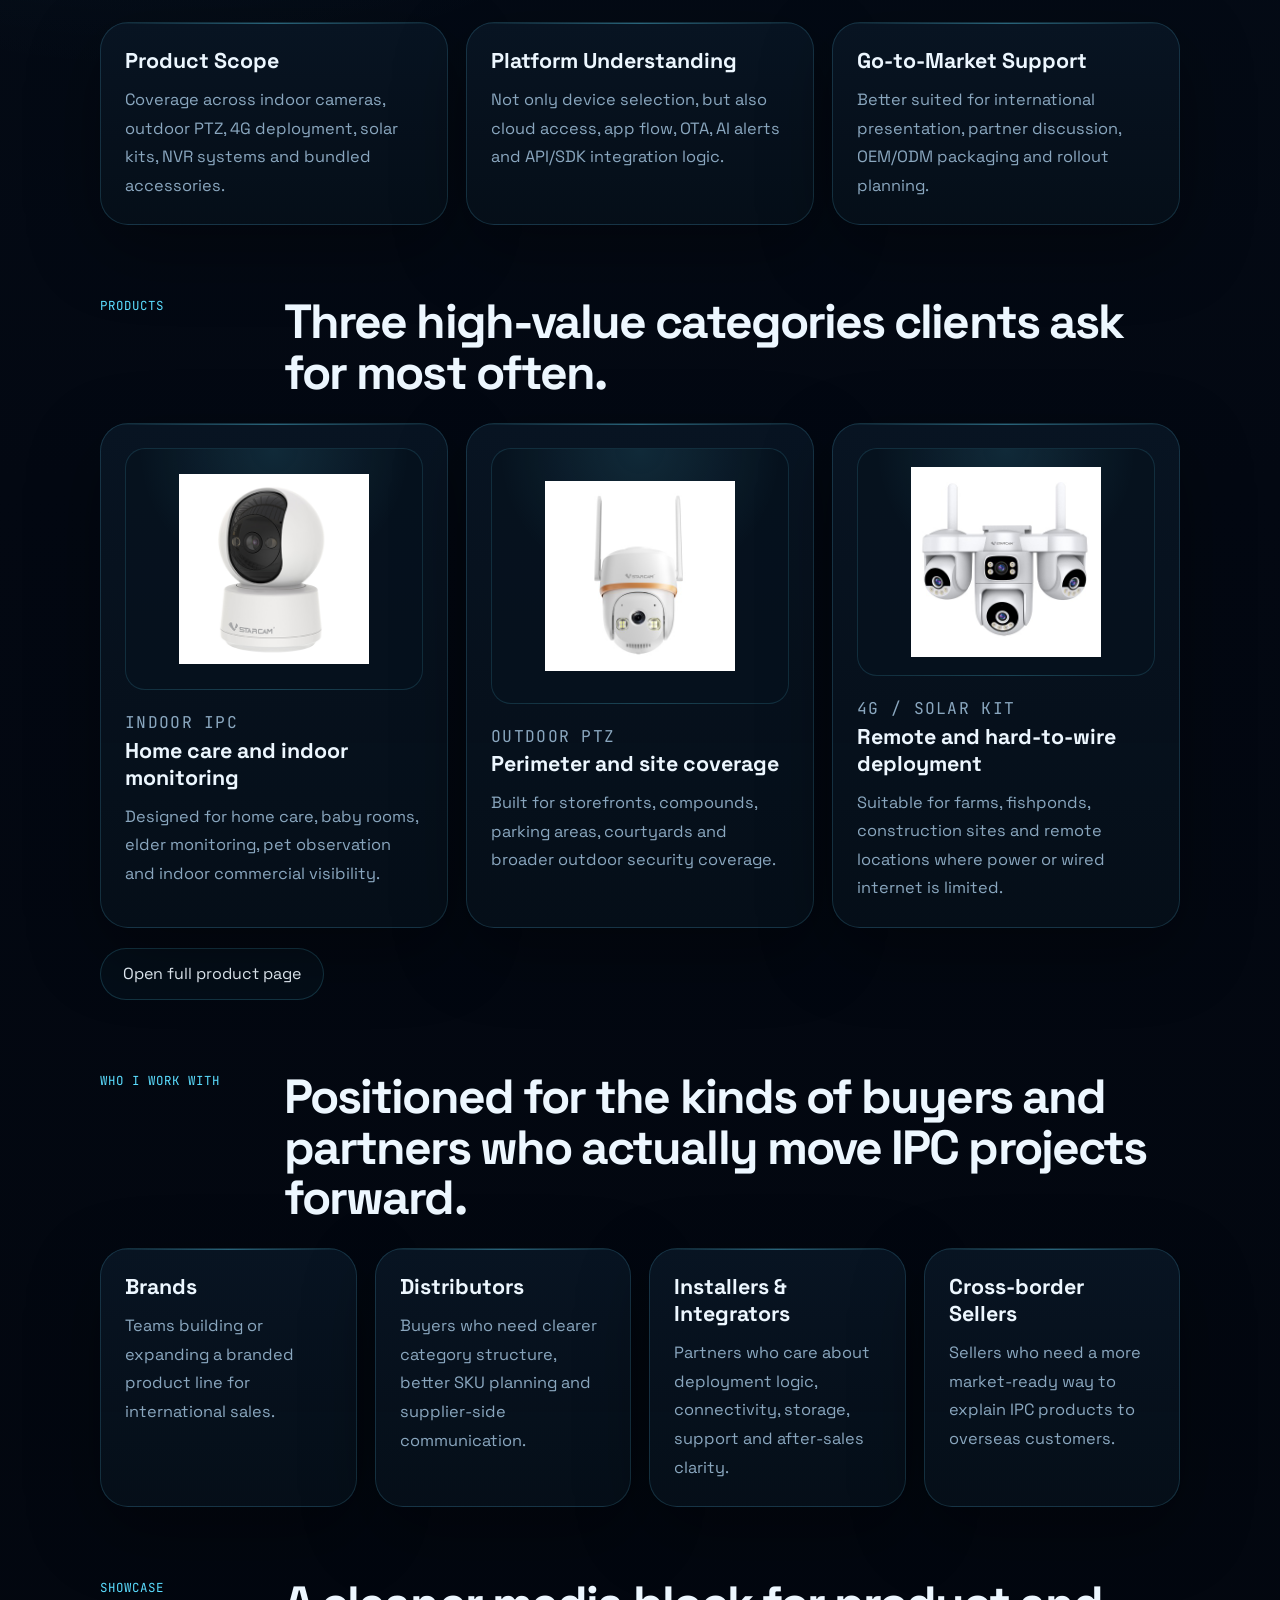
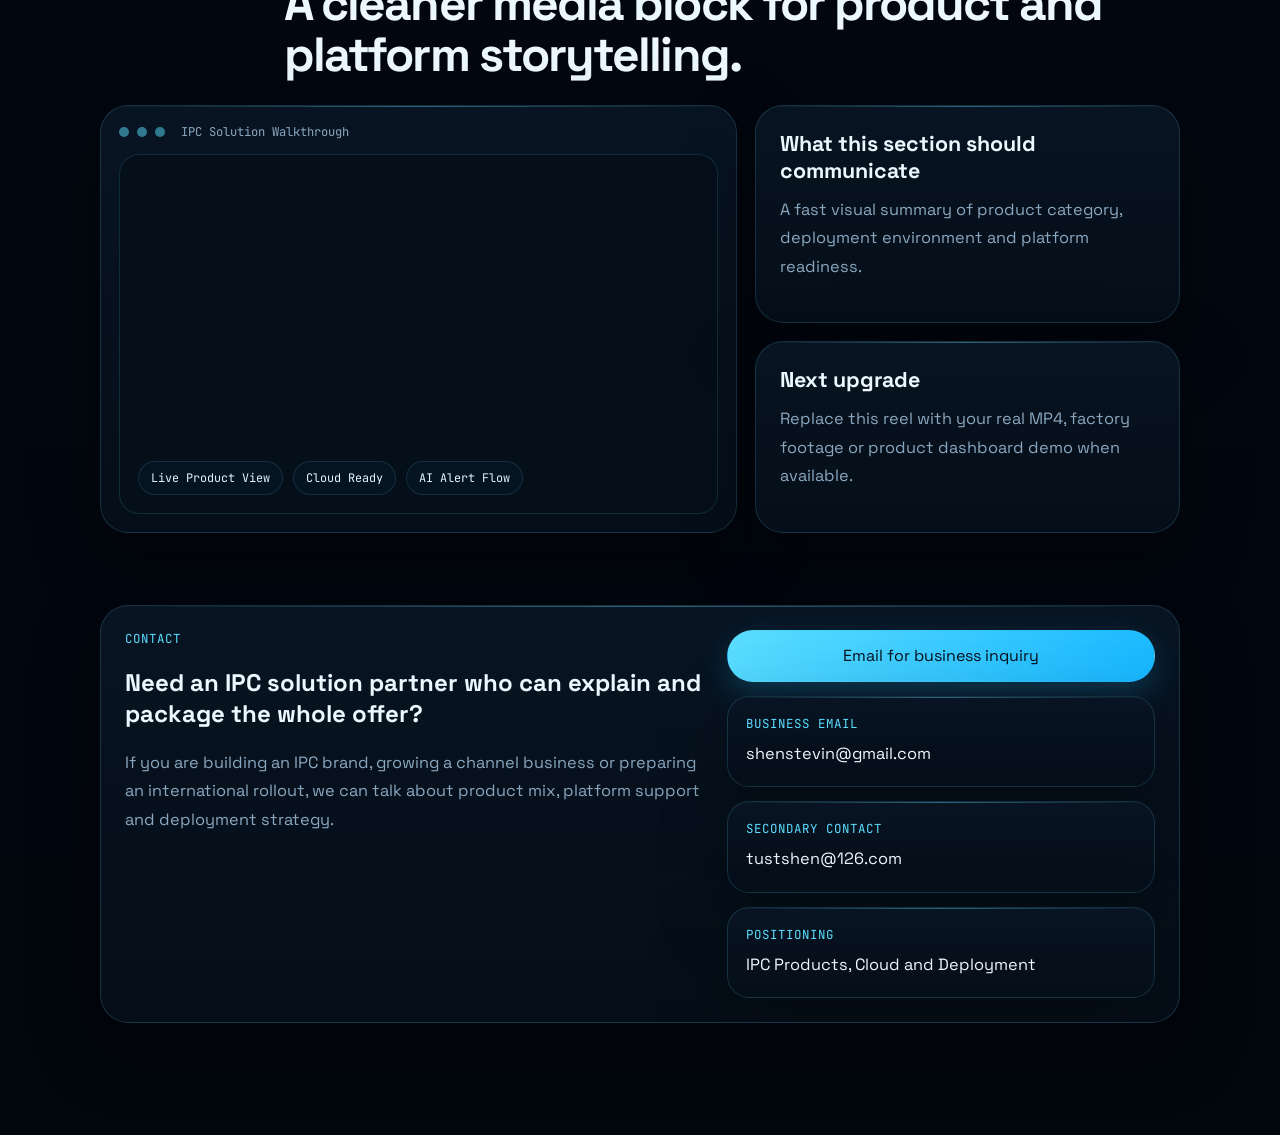
==== commit 2a4eb738: "feat: 优化程序" ====
--- a/index.html
+++ b/index.html
@@ -20,7 +20,7 @@
   >
   <link rel="stylesheet" href="styles.css">
 </head>
-<body>
+<body data-page="home">
   <div class="page-shell">
     <div class="ambient ambient-left"></div>
     <div class="ambient ambient-right"></div>
@@ -32,16 +32,15 @@
 
       <nav class="site-nav" id="site-nav" data-i18n-attr="aria-label:nav_aria">
         <a href="#about" data-i18n="nav_about">About</a>
-        <a href="#products" data-i18n="nav_products">Products</a>
-        <a href="#offer" data-i18n="nav_offer">Offer</a>
-        <a href="#showcase" data-i18n="nav_showcase">Showcase</a>
+        <a href="products.html" data-i18n="nav_products">Products</a>
+        <a href="#trust" data-i18n="nav_trust">Trust</a>
         <a href="#contact" data-i18n="nav_contact">Contact</a>
       </nav>
 
       <div class="header-tools">
         <div class="lang-switcher" data-i18n-attr="aria-label:lang_aria">
           <button class="lang-button is-active" type="button" data-lang="en" aria-pressed="true">EN</button>
-          <button class="lang-button" type="button" data-lang="zh" aria-pressed="false">中</button>
+          <button class="lang-button" type="button" data-lang="zh" aria-pressed="false">ZH</button>
         </div>
 
         <button
@@ -71,7 +70,7 @@
               href="mailto:shenstevin@gmail.com?subject=IPC%20Solution%20Inquiry"
               data-i18n="hero_cta_primary"
             >Request collaboration</a>
-            <a class="button button-secondary" href="#products" data-i18n="hero_cta_secondary">See product categories</a>
+            <a class="button button-secondary" href="products.html" data-i18n="hero_cta_secondary">See product categories</a>
           </div>
           <div class="trust-strip">
             <span data-i18n="trust_1">Product + Platform + Delivery</span>
@@ -125,7 +124,34 @@
         </div>
       </section>
 
-      <section class="section reveal" id="products">
+      <section class="section reveal" id="trust">
+        <div class="section-heading">
+          <p class="section-kicker" data-i18n="trust_kicker">Why Trust Me</p>
+          <h2 data-i18n="trust_title">Clearer commercial positioning for international buyers.</h2>
+        </div>
+        <div class="trust-grid">
+          <article class="info-card">
+            <h3 data-i18n="trust_card_1_title">Product Scope</h3>
+            <p data-i18n="trust_card_1_text">
+              Coverage across indoor cameras, outdoor PTZ, 4G deployment, solar kits, NVR systems and bundled accessories.
+            </p>
+          </article>
+          <article class="info-card">
+            <h3 data-i18n="trust_card_2_title">Platform Understanding</h3>
+            <p data-i18n="trust_card_2_text">
+              Not only device selection, but also cloud access, app flow, OTA, AI alerts and API/SDK integration logic.
+            </p>
+          </article>
+          <article class="info-card">
+            <h3 data-i18n="trust_card_3_title">Go-to-Market Support</h3>
+            <p data-i18n="trust_card_3_text">
+              Better suited for international presentation, partner discussion, OEM/ODM packaging and rollout planning.
+            </p>
+          </article>
+        </div>
+      </section>
+
+      <section class="section reveal" id="products-preview">
         <div class="section-heading">
           <p class="section-kicker" data-i18n="products_kicker">Products</p>
           <h2 data-i18n="products_title">Three high-value categories clients ask for most often.</h2>
@@ -182,43 +208,41 @@
             </div>
           </article>
         </div>
-      </section>
-
-      <section class="section reveal" id="offer">
-        <div class="section-heading">
-          <p class="section-kicker" data-i18n="offer_kicker">Offer</p>
-          <h2 data-i18n="offer_title">What clients can move forward with me.</h2>
-        </div>
-        <div class="offer-layout">
-          <div class="offer-column">
-            <article class="info-card feature-card">
-              <h3 data-i18n="offer_card_1_title">Product selection</h3>
-              <p data-i18n="offer_card_1_text">
-                Indoor cameras, outdoor cameras, PTZ, 4G devices, solar models, battery cameras, NVR and bundled accessories.
-              </p>
-            </article>
-            <article class="info-card feature-card">
-              <h3 data-i18n="offer_card_2_title">Platform layer</h3>
-              <p data-i18n="offer_card_2_text">
-                Cloud access, remote viewing, playback, OTA, AI alerts, app experience, API/SDK and white-label platform support.
-              </p>
-            </article>
-          </div>
-          <div class="offer-column">
-            <article class="info-card feature-card">
-              <h3 data-i18n="offer_card_3_title">Business models</h3>
-              <p data-i18n="offer_card_3_text">
-                OEM, ODM, white-label launch, channel supply, branded rollout and market-facing solution packaging.
-              </p>
-            </article>
-            <article class="info-card feature-card accent-card">
-              <p class="mini-label" data-i18n="offer_quote_label">Why it matters</p>
-              <h3 data-i18n="offer_quote_title">Clients do not buy isolated hardware.</h3>
-              <p data-i18n="offer_quote_text">
-                They buy a deployment path, a service story and a product offer that makes commercial sense.
-              </p>
-            </article>
-          </div>
+        <div class="section-footer">
+          <a class="button button-secondary" href="products.html" data-i18n="products_footer_cta">Open full product page</a>
+        </div>
+      </section>
+
+      <section class="section reveal" id="who">
+        <div class="section-heading">
+          <p class="section-kicker" data-i18n="who_kicker">Who I Work With</p>
+          <h2 data-i18n="who_title">Positioned for the kinds of buyers and partners who actually move IPC projects forward.</h2>
+        </div>
+        <div class="who-grid">
+          <article class="info-card">
+            <h3 data-i18n="who_card_1_title">Brands</h3>
+            <p data-i18n="who_card_1_text">
+              Teams building or expanding a branded product line for international sales.
+            </p>
+          </article>
+          <article class="info-card">
+            <h3 data-i18n="who_card_2_title">Distributors</h3>
+            <p data-i18n="who_card_2_text">
+              Buyers who need clearer category structure, better SKU planning and supplier-side communication.
+            </p>
+          </article>
+          <article class="info-card">
+            <h3 data-i18n="who_card_3_title">Installers & Integrators</h3>
+            <p data-i18n="who_card_3_text">
+              Partners who care about deployment logic, connectivity, storage, support and after-sales clarity.
+            </p>
+          </article>
+          <article class="info-card">
+            <h3 data-i18n="who_card_4_title">Cross-border Sellers</h3>
+            <p data-i18n="who_card_4_text">
+              Sellers who need a more market-ready way to explain IPC products to overseas customers.
+            </p>
+          </article>
         </div>
       </section>
 
@@ -299,14 +323,18 @@
               class="button button-primary button-block"
               href="mailto:shenstevin@gmail.com?subject=IPC%20Solution%20Inquiry"
               data-i18n="contact_email_button"
-            >shenstevin@gmail.com</a>
+            >Email for business inquiry</a>
             <div class="contact-meta">
-              <p class="contact-label" data-i18n="contact_meta_1_label">Secondary Email</p>
+              <p class="contact-label" data-i18n="contact_meta_1_label">Business Email</p>
+              <p class="contact-value">shenstevin@gmail.com</p>
+            </div>
+            <div class="contact-meta">
+              <p class="contact-label" data-i18n="contact_meta_2_label">Secondary Contact</p>
               <p class="contact-value">tustshen@126.com</p>
             </div>
             <div class="contact-meta">
-              <p class="contact-label" data-i18n="contact_meta_2_label">Positioning</p>
-              <p class="contact-value" data-i18n="contact_meta_2_value">IPC Products, Cloud and Deployment</p>
+              <p class="contact-label" data-i18n="contact_meta_3_label">Positioning</p>
+              <p class="contact-value" data-i18n="contact_meta_3_value">IPC Products, Cloud and Deployment</p>
             </div>
           </div>
         </div>
--- a/styles.css
+++ b/styles.css
@@ -413,7 +413,10 @@
 .simple-grid,
 .product-grid,
 .demo-layout,
-.offer-layout {
+.offer-layout,
+.trust-grid,
+.who-grid,
+.catalog-grid {
   display: grid;
   gap: 18px;
 }
@@ -424,6 +427,18 @@
   grid-template-columns: repeat(2, minmax(0, 1fr));
 }
 
+.trust-grid {
+  grid-template-columns: repeat(3, minmax(0, 1fr));
+}
+
+.who-grid {
+  grid-template-columns: repeat(4, minmax(0, 1fr));
+}
+
+.catalog-grid {
+  grid-template-columns: repeat(2, minmax(0, 1fr));
+}
+
 .offer-column,
 .demo-copy {
   display: grid;
@@ -454,6 +469,10 @@
 .product-card {
   display: grid;
   gap: 18px;
+}
+
+.product-card-wide {
+  align-items: start;
 }
 
 .product-media {
@@ -564,6 +583,14 @@
   padding-bottom: 24px;
 }
 
+.section-footer {
+  margin-top: 20px;
+}
+
+.hero-compact {
+  padding-bottom: 12px;
+}
+
 .contact-card {
   display: grid;
   grid-template-columns: minmax(0, 1.15fr) minmax(280px, 0.85fr);
@@ -599,7 +626,8 @@
 }
 
 @media (max-width: 1080px) {
-  .product-grid {
+  .product-grid,
+  .who-grid {
     grid-template-columns: repeat(2, minmax(0, 1fr));
   }
 }
@@ -610,6 +638,9 @@
   .simple-grid,
   .about-grid,
   .offer-layout,
+  .trust-grid,
+  .who-grid,
+  .catalog-grid,
   .product-grid,
   .demo-layout,
   .section-heading {
